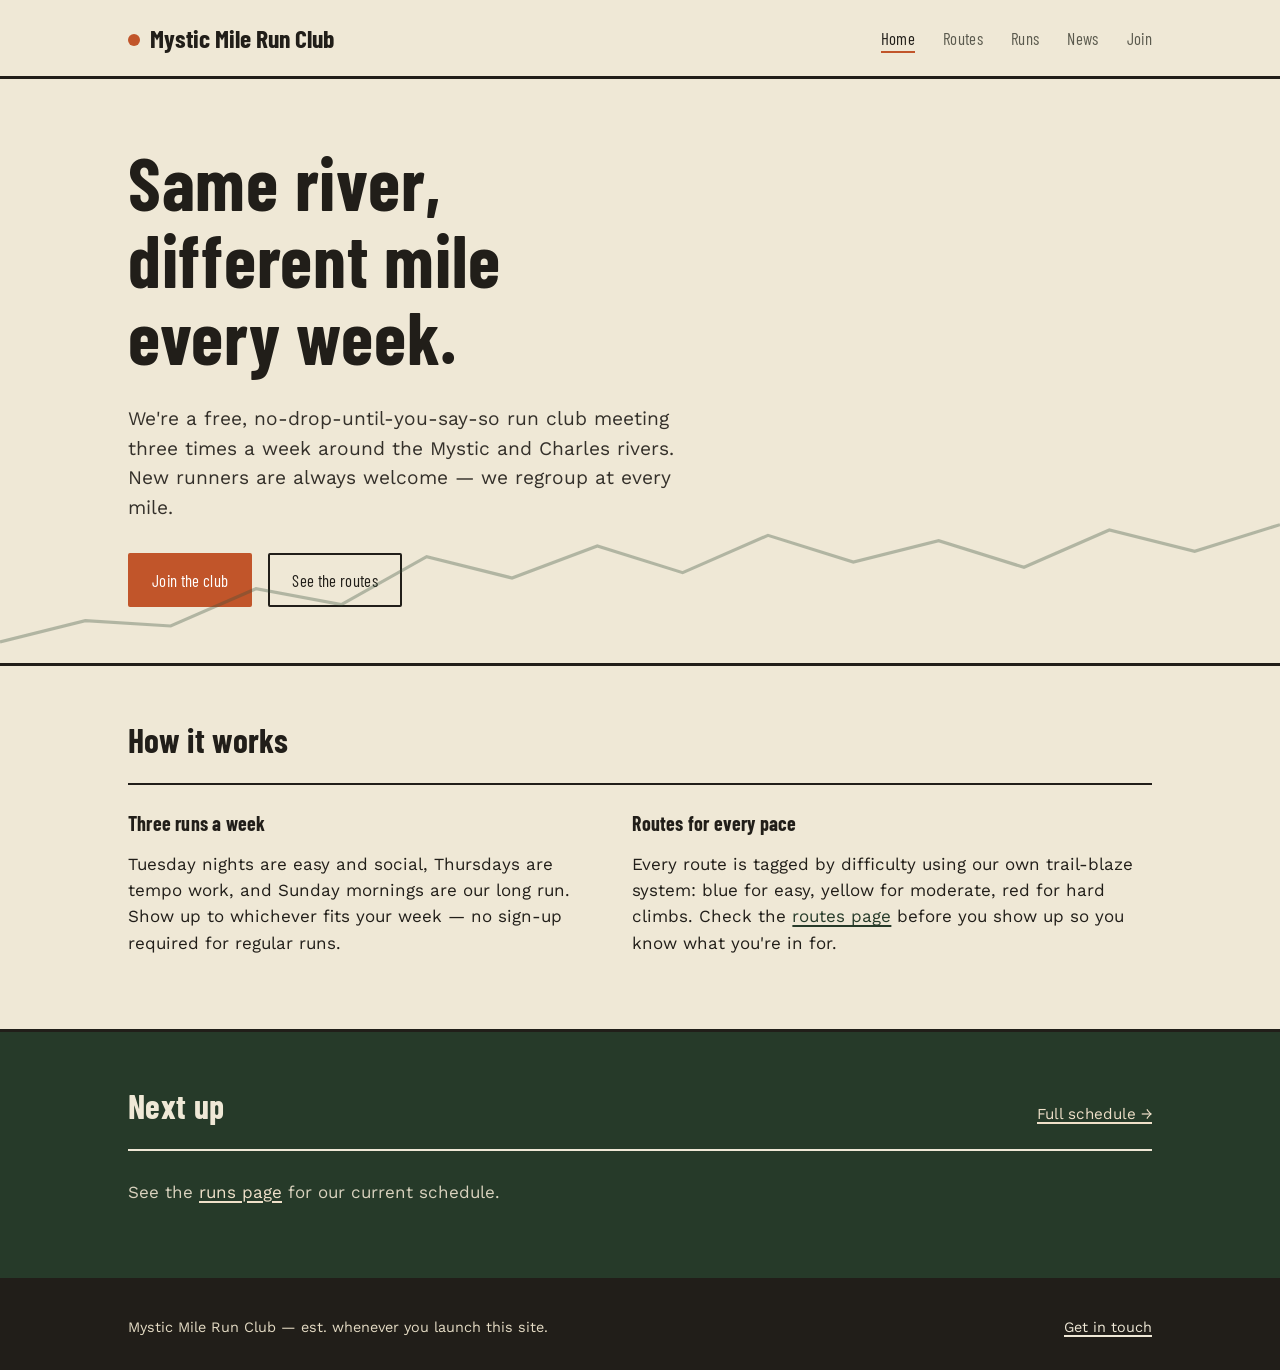
==== index.html @ 00bc8770 "Initial Site" ====
<!DOCTYPE html>
<html lang="en">
<head>
<meta charset="UTF-8">
<meta name="viewport" content="width=device-width, initial-scale=1">
<title>Mystic Mile Run Club</title>
<meta name="description" content="A Boston-area run club — weekly routes, group runs, and a place to find your next long run.">
<link rel="stylesheet" href="css/style.css">
</head>
<body>

<header class="site-header">
  <div class="wrap">
    <a class="brand" href="index.html"><span class="brand-mark"></span>Mystic Mile Run Club</a>
    <nav class="primary-nav" aria-label="Primary">
      <ul>
        <li><a href="index.html" aria-current="page">Home</a></li>
        <li><a href="routes.html">Routes</a></li>
        <li><a href="events.html">Runs</a></li>
        <li><a href="blog.html">News</a></li>
        <li><a href="contact.html">Join</a></li>
      </ul>
    </nav>
  </div>
</header>

<section class="hero">
  <div class="wrap">
    <h1>Same river, different mile every week.</h1>
    <p class="lede">We're a free, no-drop-until-you-say-so run club meeting three times a week around the Mystic and Charles rivers. New runners are always welcome — we regroup at every mile.</p>
    <div class="cta-row">
      <a class="btn btn-primary" href="contact.html">Join the club</a>
      <a class="btn btn-ghost" href="routes.html">See the routes</a>
    </div>
  </div>
  <svg class="hero-elevation" viewBox="0 0 1200 140" preserveAspectRatio="none" aria-hidden="true">
    <polyline points="0,120 80,100 160,105 240,70 320,85 400,40 480,60 560,30 640,55 720,20 800,45 880,25 960,50 1040,15 1120,35 1200,10"
      fill="none" stroke="#38513C" stroke-width="3" opacity="0.6"/>
  </svg>
</section>

<section class="section">
  <div class="wrap">
    <div class="section-head">
      <h2>How it works</h2>
    </div>
    <div class="route-grid">
      <div>
        <h3>Three runs a week</h3>
        <p>Tuesday nights are easy and social, Thursdays are tempo work, and Sunday mornings are our long run. Show up to whichever fits your week — no sign-up required for regular runs.</p>
      </div>
      <div>
        <h3>Routes for every pace</h3>
        <p>Every route is tagged by difficulty using our own trail-blaze system: blue for easy, yellow for moderate, red for hard climbs. Check the <a href="routes.html">routes page</a> before you show up so you know what you're in for.</p>
      </div>
    </div>
  </div>
</section>

<section class="section section-dark">
  <div class="wrap">
    <div class="section-head">
      <h2>Next up</h2>
      <span class="section-note"><a href="events.html">Full schedule →</a></span>
    </div>
    <div id="event-list-preview">
      <p>See the <a href="events.html">runs page</a> for our current schedule.</p>
    </div>
  </div>
</section>

<footer class="site-footer">
  <div class="wrap">
    <span>Mystic Mile Run Club — est. whenever you launch this site.</span>
    <span><a href="contact.html">Get in touch</a></span>
  </div>
</footer>

</body>
</html>
---- css/style.css ----
/* ==========================================================================
   Mystic Mile Run Club — stylesheet
   Rename "Mystic Mile" throughout, or just edit the --club-name usages
   and the text in each HTML file's header.
   ========================================================================== */

@import url('https://fonts.googleapis.com/css2?family=Barlow+Condensed:wght@500;600;700&family=Work+Sans:wght@400;500;600&display=swap');

:root {
  --bark: #211E19;
  --bark-soft: #34302A;
  --paper: #EFE8D6;
  --paper-dim: #E4DBC4;
  --moss: #38513C;
  --moss-dark: #263A29;
  --blaze: #C1552A;
  --blaze-dark: #9C4220;
  --slate: #5B5A4E;
  --chalk: #FFFFFF;

  --blaze-blue: #2E5C86;
  --blaze-yellow: #C99A2E;
  --blaze-red: #A83A2C;

  --font-display: 'Barlow Condensed', sans-serif;
  --font-body: 'Work Sans', sans-serif;

  --max-w: 1080px;
}

* { box-sizing: border-box; }

html {
  scroll-behavior: smooth;
}

body {
  margin: 0;
  background: var(--paper);
  color: var(--bark);
  font-family: var(--font-body);
  font-size: 17px;
  line-height: 1.55;
  -webkit-font-smoothing: antialiased;
}

@media (prefers-reduced-motion: reduce) {
  html { scroll-behavior: auto; }
  * { animation-duration: 0.01ms !important; transition-duration: 0.01ms !important; }
}

a { color: var(--moss-dark); text-decoration-thickness: 1.5px; text-underline-offset: 3px; }
a:hover { color: var(--blaze); }

:focus-visible {
  outline: 3px solid var(--blaze);
  outline-offset: 2px;
}

h1, h2, h3, h4 {
  font-family: var(--font-display);
  font-weight: 700;
  letter-spacing: 0.01em;
  line-height: 1.05;
  margin: 0 0 0.4em;
  color: var(--bark);
}

p { max-width: 62ch; }

.wrap {
  max-width: var(--max-w);
  margin: 0 auto;
  padding: 0 28px;
}

/* ---------- Header / nav ---------- */

.site-header {
  border-bottom: 3px solid var(--bark);
  background: var(--paper);
  position: sticky;
  top: 0;
  z-index: 20;
}

.site-header .wrap {
  display: flex;
  align-items: center;
  justify-content: space-between;
  padding-top: 18px;
  padding-bottom: 18px;
  gap: 24px;
  flex-wrap: wrap;
}

.brand {
  font-family: var(--font-display);
  font-size: 1.6rem;
  font-weight: 700;
  text-decoration: none;
  color: var(--bark);
  display: flex;
  align-items: baseline;
  gap: 10px;
}

.brand .brand-mark {
  display: inline-block;
  width: 12px;
  height: 12px;
  background: var(--blaze);
  border-radius: 50%;
  transform: translateY(-2px);
}

.brand:hover { color: var(--bark); }

nav.primary-nav ul {
  list-style: none;
  display: flex;
  gap: 28px;
  margin: 0;
  padding: 0;
  font-family: var(--font-display);
  font-size: 1.05rem;
  letter-spacing: 0.02em;
}

nav.primary-nav a {
  text-decoration: none;
  color: var(--slate);
  padding-bottom: 3px;
  border-bottom: 2px solid transparent;
}

nav.primary-nav a:hover,
nav.primary-nav a[aria-current="page"] {
  color: var(--bark);
  border-bottom-color: var(--blaze);
}

/* ---------- Hero ---------- */

.hero {
  position: relative;
  border-bottom: 3px solid var(--bark);
  overflow: hidden;
  background: var(--paper);
}

.hero .wrap {
  padding-top: 64px;
  padding-bottom: 56px;
  position: relative;
}

.hero-elevation {
  position: absolute;
  left: 0;
  right: 0;
  bottom: 0;
  width: 100%;
  height: auto;
  opacity: 0.55;
}

.hero h1 {
  font-size: clamp(2.6rem, 6vw, 4.6rem);
  max-width: 14ch;
  position: relative;
}

.hero .lede {
  font-size: 1.2rem;
  color: var(--bark-soft);
  max-width: 46ch;
  margin-top: 18px;
  position: relative;
}

.hero .cta-row {
  margin-top: 30px;
  display: flex;
  gap: 16px;
  flex-wrap: wrap;
  position: relative;
}

/* ---------- Buttons ---------- */

.btn {
  display: inline-block;
  font-family: var(--font-display);
  font-size: 1.05rem;
  letter-spacing: 0.02em;
  text-decoration: none;
  padding: 12px 22px;
  border: 2px solid var(--bark);
  border-radius: 2px;
  transition: transform 0.12s ease, background 0.12s ease, color 0.12s ease;
}

.btn-primary {
  background: var(--blaze);
  border-color: var(--blaze);
  color: var(--chalk);
}
.btn-primary:hover { background: var(--blaze-dark); border-color: var(--blaze-dark); color: var(--chalk); transform: translateY(-1px); }

.btn-ghost {
  background: transparent;
  color: var(--bark);
}
.btn-ghost:hover { background: var(--bark); color: var(--paper); transform: translateY(-1px); }

/* ---------- Sections ---------- */

.section {
  padding: 56px 0;
}

.section-dark {
  background: var(--moss-dark);
  color: var(--paper);
  border-top: 3px solid var(--bark);
  border-bottom: 3px solid var(--bark);
}

.section-dark h2, .section-dark h3 { color: var(--paper); }
.section-dark p { color: #D9D2BE; }
.section-dark a { color: #EFE0C9; }

.section-head {
  display: flex;
  align-items: baseline;
  justify-content: space-between;
  gap: 20px;
  flex-wrap: wrap;
  margin-bottom: 28px;
  border-bottom: 2px solid currentColor;
  padding-bottom: 12px;
}

.section-head h2 {
  font-size: 2.1rem;
}

.section-head .section-note {
  font-family: var(--font-body);
  font-size: 0.95rem;
  color: var(--slate);
}

/* ---------- Route "bib" list ---------- */

.route-grid {
  display: grid;
  grid-template-columns: minmax(280px, 1fr) minmax(320px, 1.1fr);
  gap: 32px;
  align-items: start;
}

@media (max-width: 820px) {
  .route-grid { grid-template-columns: 1fr; }
}

.route-list {
  display: flex;
  flex-direction: column;
  gap: 12px;
}

.bib {
  display: flex;
  align-items: center;
  gap: 18px;
  background: var(--chalk);
  border: 2px solid var(--bark);
  border-radius: 2px;
  padding: 14px 16px;
  cursor: pointer;
  text-align: left;
  width: 100%;
  font-family: var(--font-body);
}

.bib:hover, .bib.is-active {
  border-color: var(--blaze);
  background: #FFFDF8;
}

.bib.is-active { box-shadow: 4px 4px 0 var(--blaze); }

.bib-number {
  font-family: var(--font-display);
  font-size: 2.1rem;
  font-weight: 700;
  color: var(--slate);
  min-width: 2.4ch;
  text-align: right;
}

.bib.is-active .bib-number { color: var(--blaze); }

.bib-info { flex: 1; }

.bib-info h3 {
  font-size: 1.25rem;
  margin-bottom: 2px;
}

.bib-meta {
  font-size: 0.9rem;
  color: var(--slate);
  display: flex;
  gap: 10px;
  align-items: center;
  flex-wrap: wrap;
}

.blaze-tag {
  display: inline-flex;
  align-items: center;
  gap: 6px;
  font-family: var(--font-display);
  font-size: 0.85rem;
  letter-spacing: 0.02em;
  padding: 2px 8px 2px 6px;
  border-radius: 2px;
  color: var(--chalk);
}

.blaze-tag .swatch {
  width: 9px;
  height: 9px;
  border-radius: 1px;
  background: currentColor;
  display: inline-block;
}

.blaze-tag.blue { background: var(--blaze-blue); }
.blaze-tag.yellow { background: var(--blaze-yellow); color: var(--bark); }
.blaze-tag.red { background: var(--blaze-red); }

#map {
  height: 480px;
  border: 2px solid var(--bark);
  border-radius: 2px;
}

.map-legend {
  margin-top: 12px;
  font-size: 0.9rem;
  color: var(--slate);
  display: flex;
  gap: 18px;
  flex-wrap: wrap;
}

.map-legend span { display: inline-flex; align-items: center; gap: 6px; }
.map-legend .swatch { width: 10px; height: 10px; border-radius: 1px; }

/* ---------- Events / results-board list ---------- */

.event-row {
  display: grid;
  grid-template-columns: 90px 1fr auto;
  gap: 18px;
  align-items: center;
  padding: 16px 0;
  border-bottom: 1px solid var(--paper-dim);
}

.event-row:first-child { border-top: 1px solid var(--paper-dim); }

.event-date {
  font-family: var(--font-display);
  text-align: center;
  border-right: 2px solid var(--bark);
  padding-right: 14px;
}

.event-date .day { font-size: 2rem; font-weight: 700; line-height: 1; display: block; }
.event-date .month { font-size: 0.95rem; letter-spacing: 0.06em; color: var(--slate); }

.event-info h3 { font-size: 1.2rem; margin-bottom: 4px; }
.event-info p { margin: 0; color: var(--slate); font-size: 0.95rem; }

.event-meta {
  font-size: 0.9rem;
  color: var(--slate);
  text-align: right;
  white-space: nowrap;
}

.empty-state {
  padding: 24px 0;
  color: var(--slate);
  font-style: italic;
}

/* ---------- Blog ---------- */

.post {
  padding: 32px 0;
  border-bottom: 1px solid var(--paper-dim);
}
.post:first-of-type { padding-top: 0; }

.post-meta {
  font-size: 0.9rem;
  color: var(--slate);
  margin-bottom: 6px;
  font-family: var(--font-display);
  letter-spacing: 0.02em;
}

.post h2 { font-size: 1.9rem; margin-bottom: 10px; }

/* ---------- Forms ---------- */

form.contact-form {
  max-width: 560px;
}

.field {
  margin-bottom: 20px;
}

.field label {
  display: block;
  font-family: var(--font-display);
  font-size: 1.05rem;
  margin-bottom: 6px;
}

.field input,
.field textarea,
.field select {
  width: 100%;
  font-family: var(--font-body);
  font-size: 1rem;
  padding: 10px 12px;
  border: 2px solid var(--bark);
  border-radius: 2px;
  background: var(--chalk);
  color: var(--bark);
}

.field textarea { min-height: 120px; resize: vertical; }

.field-hint { font-size: 0.85rem; color: var(--slate); margin-top: 4px; }

.form-note {
  font-size: 0.9rem;
  color: var(--slate);
  margin-top: 20px;
}

/* ---------- Footer ---------- */

.site-footer {
  border-top: 3px solid var(--bark);
  background: var(--bark);
  color: var(--paper-dim);
  padding: 32px 0;
  font-size: 0.9rem;
}

.site-footer .wrap {
  display: flex;
  justify-content: space-between;
  gap: 16px;
  flex-wrap: wrap;
}

.site-footer a { color: var(--paper); }

/* ---------- Utility ---------- */

.overflow-x {
  overflow-x: auto;
}

@media (max-width: 640px) {
  .hero .wrap { padding-top: 44px; padding-bottom: 40px; }
  .site-header .wrap { padding-top: 14px; padding-bottom: 14px; }
  nav.primary-nav ul { gap: 18px; font-size: 0.95rem; }
}
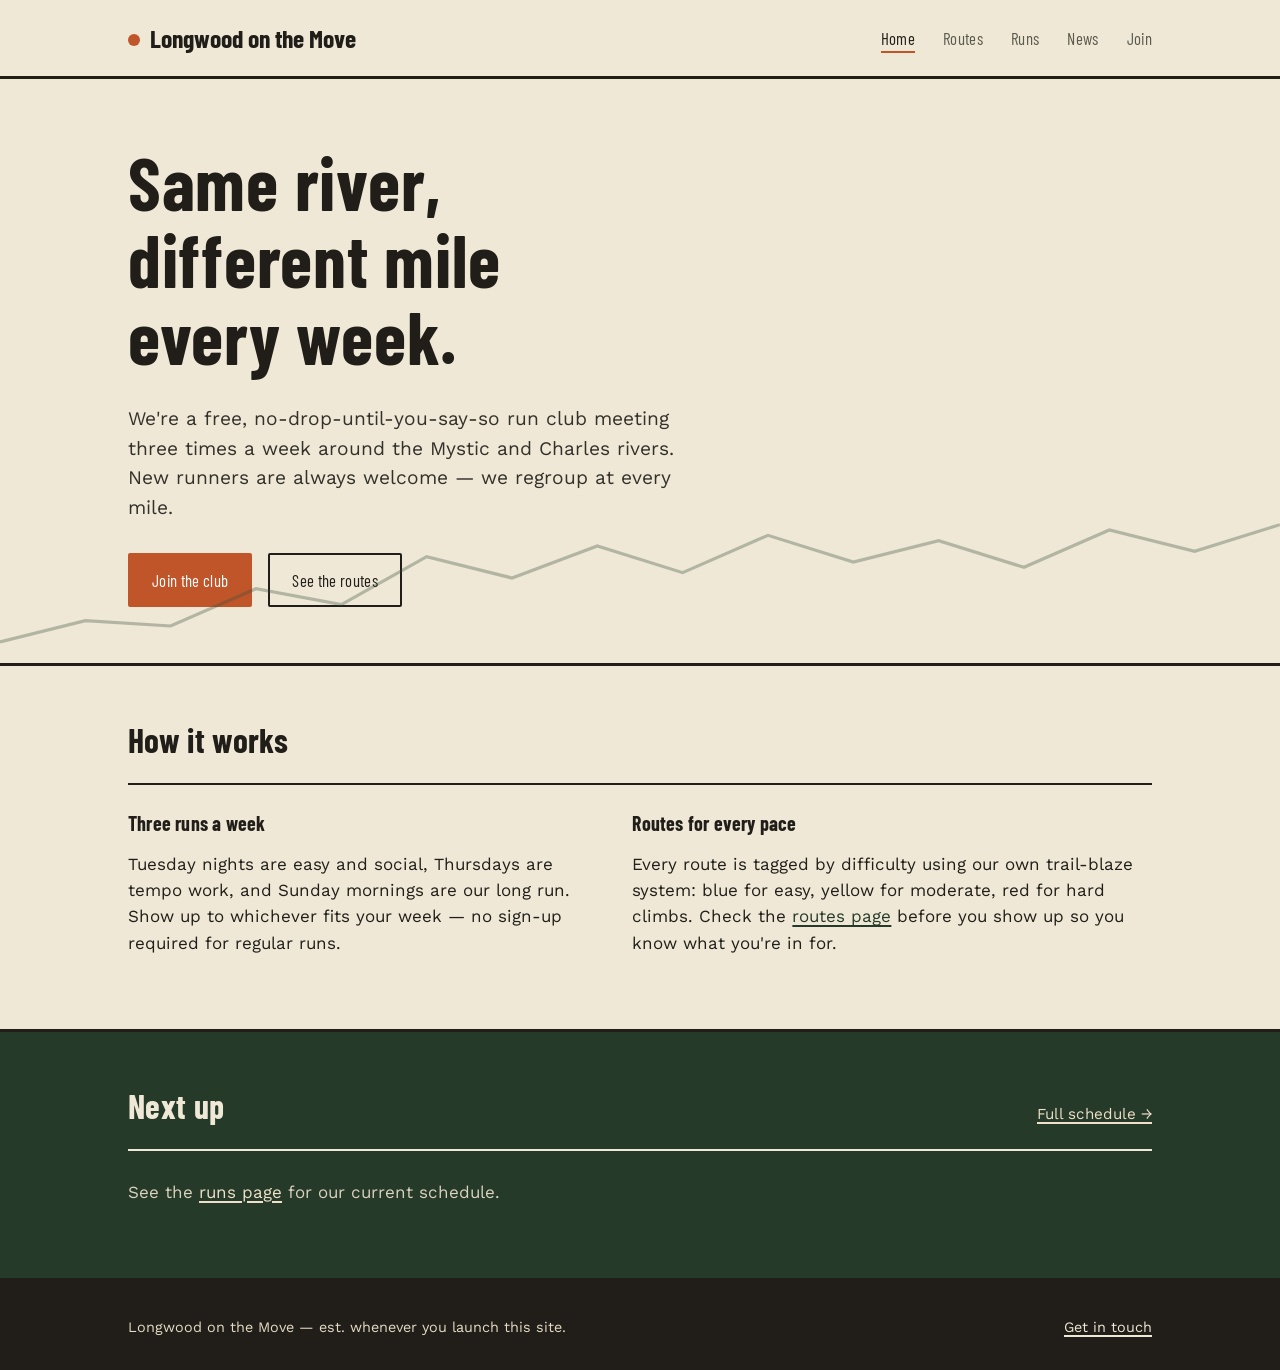
==== commit ac70fb73: "update #1" ====
--- a/index.html
+++ b/index.html
@@ -3,7 +3,7 @@
 <head>
 <meta charset="UTF-8">
 <meta name="viewport" content="width=device-width, initial-scale=1">
-<title>Mystic Mile Run Club</title>
+<title>Longwood on the Move</title>
 <meta name="description" content="A Boston-area run club — weekly routes, group runs, and a place to find your next long run.">
 <link rel="stylesheet" href="css/style.css">
 </head>
@@ -11,7 +11,7 @@
 
 <header class="site-header">
   <div class="wrap">
-    <a class="brand" href="index.html"><span class="brand-mark"></span>Mystic Mile Run Club</a>
+    <a class="brand" href="index.html"><span class="brand-mark"></span>Longwood on the Move</a>
     <nav class="primary-nav" aria-label="Primary">
       <ul>
         <li><a href="index.html" aria-current="page">Home</a></li>
@@ -71,7 +71,7 @@
 
 <footer class="site-footer">
   <div class="wrap">
-    <span>Mystic Mile Run Club — est. whenever you launch this site.</span>
+    <span>Longwood on the Move — est. whenever you launch this site.</span>
     <span><a href="contact.html">Get in touch</a></span>
   </div>
 </footer>
--- a/css/style.css
+++ b/css/style.css
@@ -1,6 +1,6 @@
 /* ==========================================================================
-   Mystic Mile Run Club — stylesheet
-   Rename "Mystic Mile" throughout, or just edit the --club-name usages
+   Longwood on the Move — stylesheet
+   Rename "Longwood on the Move" throughout, or just edit the --club-name usages
    and the text in each HTML file's header.
    ========================================================================== */
 
@@ -458,6 +458,20 @@
   margin-top: 20px;
 }
 
+.flier-embed {
+  max-width: 420px;
+  border: 2px solid var(--bark);
+  border-radius: 2px;
+  background: var(--chalk);
+  overflow: hidden;
+}
+
+.flier-embed img {
+  display: block;
+  width: 100%;
+  height: auto;
+}
+
 /* ---------- Footer ---------- */
 
 .site-footer {
